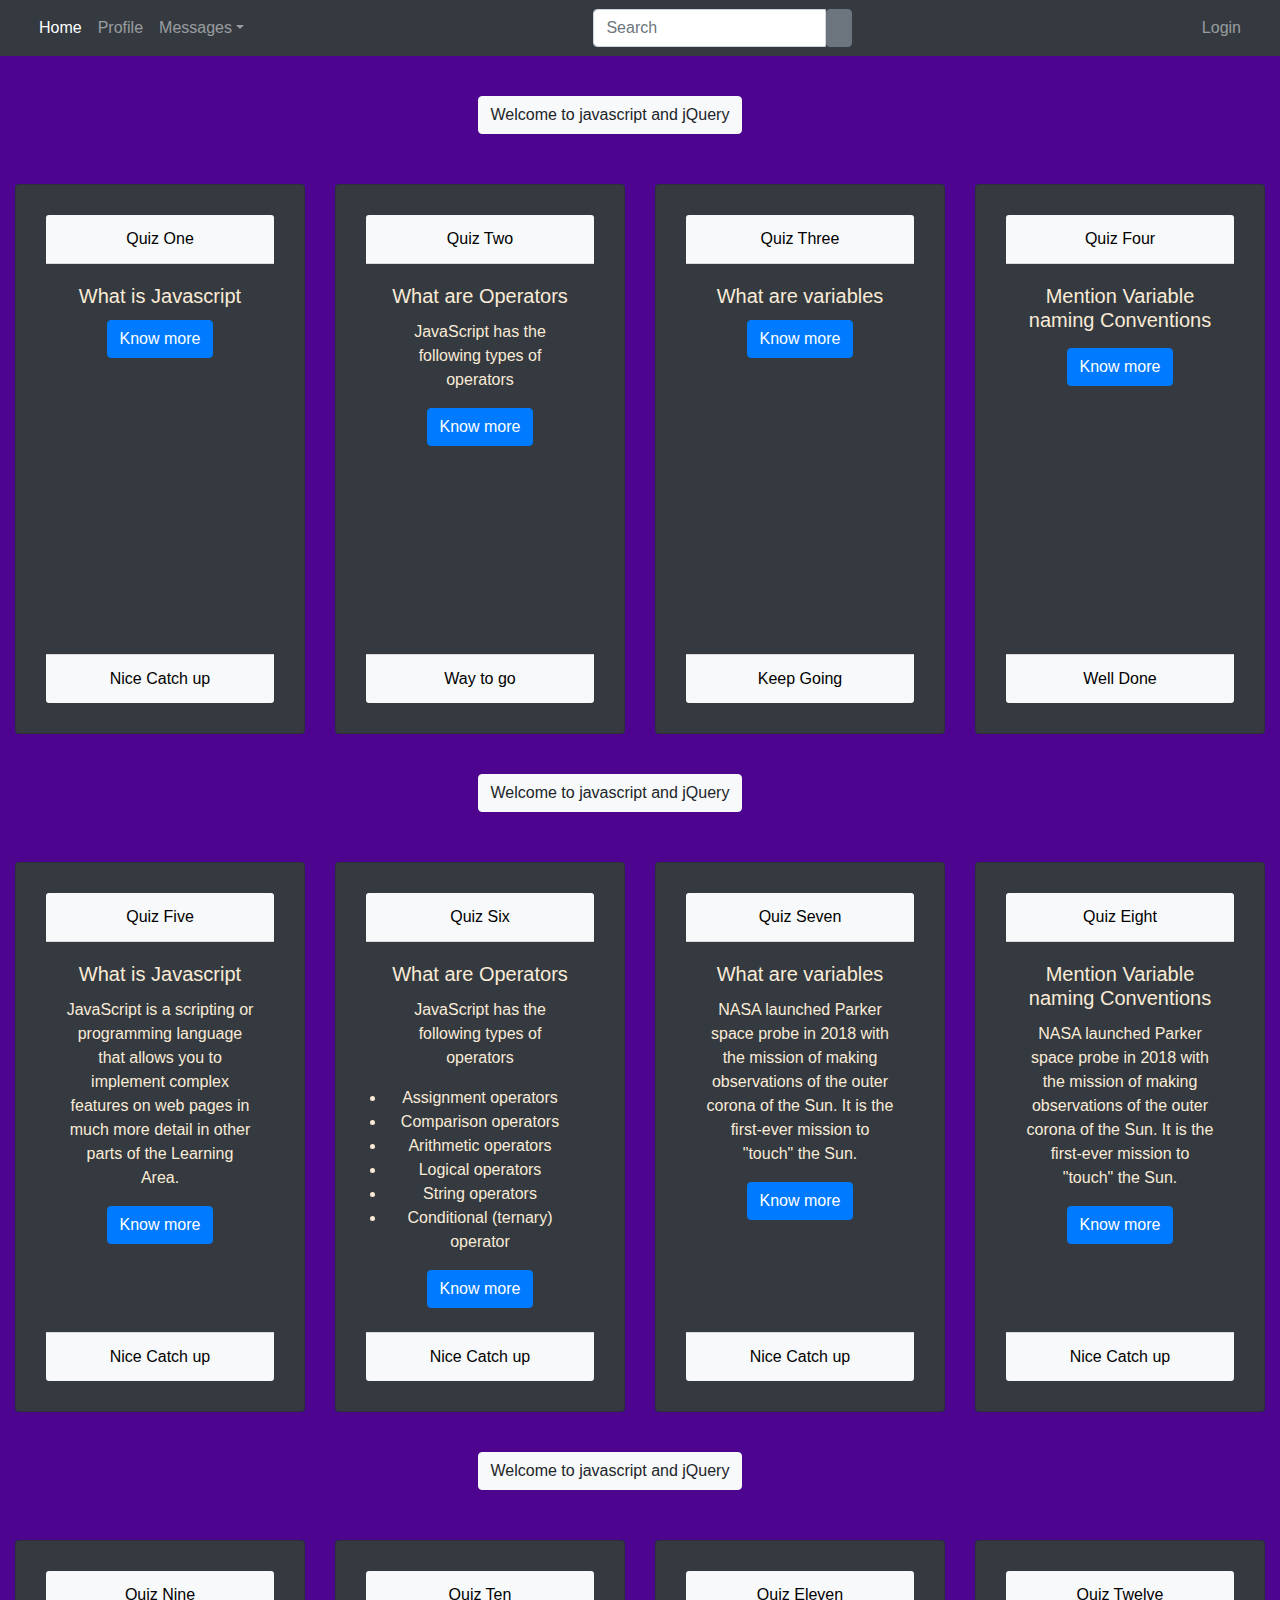
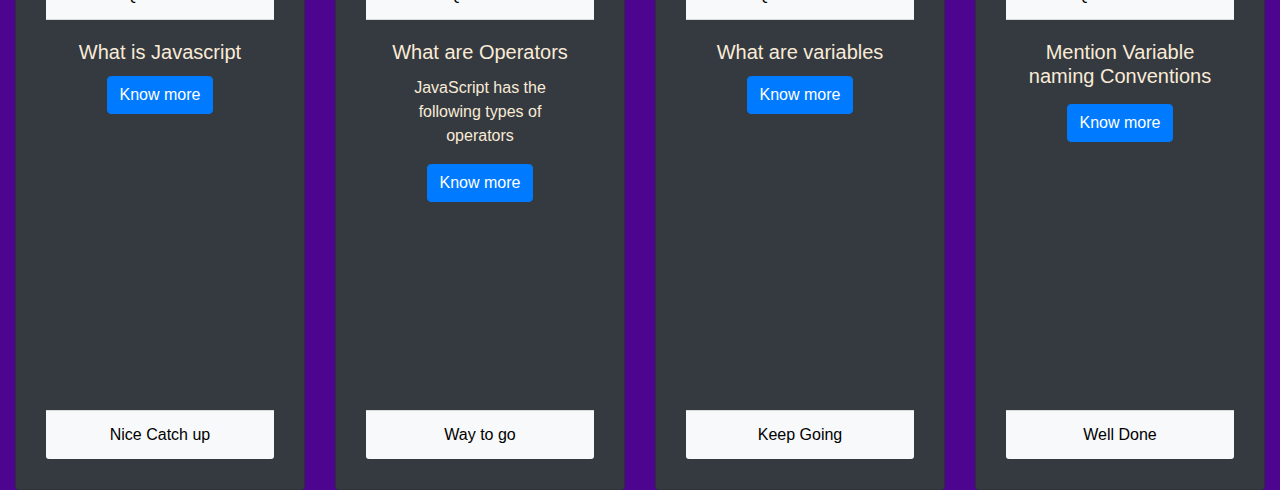
==== index.html @ 7a2aa79b "creating card with effects" ====
<!doctype html>
<html lang="en">
  <head>
    <title>Flashcards</title>
    <meta charset="utf-8">
    <meta name="viewport" content="width=device-width, initial-scale=1, shrink-to-fit=no">
    <link rel="stylesheet" href="https://stackpath.bootstrapcdn.com/bootstrap/4.3.1/css/bootstrap.min.css" integrity="sha384-ggOyR0iXCbMQv3Xipma34MD+dH/1fQ784/j6cY/iJTQUOhcWr7x9JvoRxT2MZw1T" crossorigin="anonymous">
    <link rel="stylesheet" href="CSS/style.css">
  </head>
  <body>
    <nav class="navbar navbar-expand-lg navbar-dark bg-dark">
      <div class="container-fluid">
          <!-- <a href="#" class="navbar-brand">Brand</a> -->
          <button type="button" class="navbar-toggler" data-bs-toggle="collapse" data-bs-target="#navbarCollapse">
              <span class="navbar-toggler-icon"></span>
          </button>
          <div class="collapse navbar-collapse justify-content-between" id="navbarCollapse">
              <div class="navbar-nav">
                  <a href="#" class="nav-item nav-link active">Home</a>
                  <a href="#" class="nav-item nav-link">Profile</a>
                  <div class="nav-item dropdown">
                      <a href="#" class="nav-link dropdown-toggle" data-bs-toggle="dropdown">Messages</a>
                      <div class="dropdown-menu">
                          <a href="#" class="dropdown-item">Inbox</a>
                          <a href="#" class="dropdown-item">Sent</a>
                          <a href="#" class="dropdown-item">Drafts</a>
                      </div>
                  </div>
              </div>
              <form class="d-flex">
                  <div class="input-group">                    
                      <input type="text" class="form-control" placeholder="Search">
                      <button type="button" class="btn btn-secondary"><i class="bi-search"></i></button>
                  </div>
              </form>
              <div class="navbar-nav">
                  <a href="login.html" class="nav-item nav-link">Login</a>
              </div>
          </div>
      </div>
  </nav>


<div class="container-fluid">
  <button type="button" class="btn btn-light but">Welcome to javascript and jQuery</button>
  <div class="card-deck ">
    
      <div class="card text-center bg-dark" id="some">
        <div class="card-header bg-light one">Quiz One</div>
        <div class="card-body">
            <h5 class="card-title">What is Javascript</h5>
            <p class="card-text"> JavaScript is a scripting or programming language that allows you to implement complex features on web pages
              in much more detail in other parts of the Learning Area.</p>
            <a href="#" class="btn btn-primary "id="thing">Know more</a>
            </div>
              <div class="card-footer bg-light one">Nice Catch up</div>
      </div>

      <div class="card text-center bg-dark" id="somes">
        <div class="card-header bg-light one">Quiz Two</div>
        <div class="card-body">
            <h5 class="card-title">What are Operators</h5>
            <p class="card-text"> JavaScript has the following types of operators</p>
            <ul class="card-text">
              <li> Assignment operators</li>
              <li>Comparison operators</li>
              <li>Arithmetic operators</li>
              <li>Logical operators</li>
              <li>String operators</li>
              <li>Conditional (ternary) operator</li> 
            </ul>
            <a href="#" class="btn btn-primary "id="things">Know more</a>
            </div>
              <div class="card-footer bg-light one">Way to go</div>
      </div>

      <div class="card text-center bg-dark" id="somei">
        <div class="card-header bg-light one">Quiz Three</div>
        <div class="card-body">
            <h5 class="card-title">What are variables</h5>
            <p class="card-text">Variables can be thought of as named containers.</p>
            <p class="card-text">Before you use a variable in a JavaScript program, you must declare it. 
              Variables are declared with the var keyword as follows.</p>
            <a href="#" class="btn btn-primary "id="thing1">Know more</a>
            </div>
              <div class="card-footer bg-light one">Keep Going</div>
      </div>

      <div class="card text-center bg-dark" id="some1">
        <div class="card-header bg-light one">Quiz Four</div>
        <div class="card-body">
            <h5 class="card-title">Mention Variable naming Conventions</h5>
            <p class="card-text"></p>
            <a href="#" class="btn btn-primary "id="thing2">Know more</a>

            </div>
              <div class="card-footer bg-light one">Well Done</div>
      </div>
  </div>
</div>

<div class="container-fluid">
  <button type="button" class="btn btn-light but">Welcome to javascript and jQuery</button>
  <div class="card-deck ">
      <div class="card text-center bg-dark some">
        <div class="card-header bg-light one">Quiz Five</div>
        <div class="card-body">
            <h5 class="card-title">What is Javascript</h5>
            <p class="card-text"> JavaScript is a scripting or programming language that allows you to implement complex features on web pages
              in much more detail in other parts of the Learning Area.</p>
            <a href="#" class="btn btn-primary "id="thing">Know more</a>
            </div>
              <div class="card-footer bg-light one">Nice Catch up</div>
            </div>

    
      <div class="card text-center bg-dark some ">
        <div class="card-header bg-light one">Quiz Six</div>
        <div class="card-body">
            <h5 class="card-title">What are Operators</h5>
            <p class="card-text"> JavaScript has the following types of operators</p>
            <ul class="card-text">
              <li> Assignment operators</li>
              <li>Comparison operators</li>
              <li>Arithmetic operators</li>
              <li>Logical operators</li>
              <li>String operators</li>
              <li>Conditional (ternary) operator</li> 
            </ul>
            <a href="#" class="btn btn-primary "id="thing">Know more</a>
            </div>
              <div class="card-footer bg-light one">Nice Catch up</div>
            </div>

    
      <div class="card text-center bg-dark some ">
        <div class="card-header bg-light one">Quiz Seven</div>
        <div class="card-body">
            <h5 class="card-title">What are variables</h5>
            <p class="card-text">NASA launched Parker space probe in 2018 with the mission of making observations of the outer corona of the Sun. It is the first-ever mission to "touch" the Sun.</p>
            <a href="#" class="btn btn-primary "id="thing">Know more</a>
            </div>
              <div class="card-footer bg-light one">Nice Catch up</div>
            </div>

   
    
      <div class="card text-center bg-dark some ">
        <div class="card-header bg-light one">Quiz Eight</div>
        <div class="card-body">
            <h5 class="card-title">Mention Variable naming Conventions</h5>
            <p class="card-text">NASA launched Parker space probe in 2018 with the mission of making observations of the outer corona of the Sun. It is the first-ever mission to "touch" the Sun.</p>
            <a href="#" class="btn btn-primary "id="thing">Know more</a>
            </div>
              <div class="card-footer bg-light one">Nice Catch up</div>
            </div>


  </div>
</div>

<div class="container-fluid">
  <button type="button" class="btn btn-light but">Welcome to javascript and jQuery</button>
  <div class="card-deck ">
      <div class="card text-center bg-dark" id="some">
        <div class="card-header bg-light one">Quiz Nine</div>
        <div class="card-body">
            <h5 class="card-title">What is Javascript</h5>
            <p class="card-text"> JavaScript is a scripting or programming language that allows you to implement complex features on web pages
              in much more detail in other parts of the Learning Area.</p>
            <a href="#" class="btn btn-primary "id="thing">Know more</a>
            </div>
              <div class="card-footer bg-light one">Nice Catch up</div>
      </div>

      <div class="card text-center bg-dark" id="somes">
        <div class="card-header bg-light one">Quiz Ten</div>
        <div class="card-body">
            <h5 class="card-title">What are Operators</h5>
            <p class="card-text"> JavaScript has the following types of operators</p>
            <ul class="card-text">
              <li> Assignment operators</li>
              <li>Comparison operators</li>
              <li>Arithmetic operators</li>
              <li>Logical operators</li>
              <li>String operators</li>
              <li>Conditional (ternary) operator</li> 
            </ul>
            <a href="#" class="btn btn-primary "id="things">Know more</a>
            </div>
              <div class="card-footer bg-light one">Way to go</div>
      </div>

      <div class="card text-center bg-dark" id="somei">
        <div class="card-header bg-light one">Quiz Eleven</div>
        <div class="card-body">
            <h5 class="card-title">What are variables</h5>
            <p class="card-text">Variables can be thought of as named containers.</p>
            <p class="card-text">Before you use a variable in a JavaScript program, you must declare it. 
              Variables are declared with the var keyword as follows.</p>
            <a href="#" class="btn btn-primary "id="thing1">Know more</a>
            </div>
              <div class="card-footer bg-light one">Keep Going</div>
      </div>

      <div class="card text-center bg-dark" id="some1">
        <div class="card-header bg-light one">Quiz Twelve</div>
        <div class="card-body">
            <h5 class="card-title">Mention Variable naming Conventions</h5>
            <p class="card-text"></p>
            <a href="#" class="btn btn-primary "id="thing2">Know more</a>

            </div>
              <div class="card-footer bg-light one">Well Done</div>
      </div>
  </div>
</div>

































    <script src="https://cdnjs.cloudflare.com/ajax/libs/jquery/3.2.1/jquery.min.js" integrity="sha512-3P8rXCuGJdNZOnUx/03c1jOTnMn3rP63nBip5gOP2qmUh5YAdVAvFZ1E+QLZZbC1rtMrQb+mah3AfYW11RUrWA==" crossorigin="anonymous" referrerpolicy="no-referrer"></script>
    <script src="https://cdn.jsdelivr.net/npm/bootstrap@5.1.3/dist/js/bootstrap.bundle.min.js" integrity="sha384-ka7Sk0Gln4gmtz2MlQnikT1wXgYsOg+OMhuP+IlRH9sENBO0LRn5q+8nbTov4+1p" crossorigin="anonymous"></script>
    <script src="https://cdnjs.cloudflare.com/ajax/libs/popper.js/1.14.7/umd/popper.min.js" integrity="sha384-UO2eT0CpHqdSJQ6hJty5KVphtPhzWj9WO1clHTMGa3JDZwrnQq4sF86dIHNDz0W1" crossorigin="anonymous"></script>
    <script src="https://stackpath.bootstrapcdn.com/bootstrap/4.3.1/js/bootstrap.min.js" integrity="sha384-JjSmVgyd0p3pXB1rRibZUAYoIIy6OrQ6VrjIEaFf/nJGzIxFDsf4x0xIM+B07jRM" crossorigin="anonymous"></script>
    <script src="JS/index.js"></script>
  </body>
</html>
---- CSS/style.css ----
*{
  box-sizing: border-box;
  padding: 0;
  margin: 0;
}
body{
  background-color: rgb(77, 5, 144);


}
.card{
  background-color: white;
  width: 450px;
  height: 550px;
  text-align: center;
  padding: 30px;
  color: antiquewhite;

}
.card-image{
  width: 250px;
  height: 250px;
  border-radius: 150px;
}
.card-input{
  width: 95%;
  height: 50px;
  margin-top: 30px;
  padding-left: 16px;
  color: pink;
  font-size: 14px;

}
.card-buttton{
  width: 450px;
  height: 50px;
  background-color: aqua;
  color: white;
}
.card-deck{
  padding-top: 50px;
}
.one{
  color: black;
}
#some p,#somei p {
  display: none;
}
#somes ul{
  display: none;
}

.but:hover{
  border: 2px solid rgb(27, 124, 235);
  color: rgb(27, 124, 235);
  
}
.but{
  margin-top: 40px;
  margin-left:37%;
}
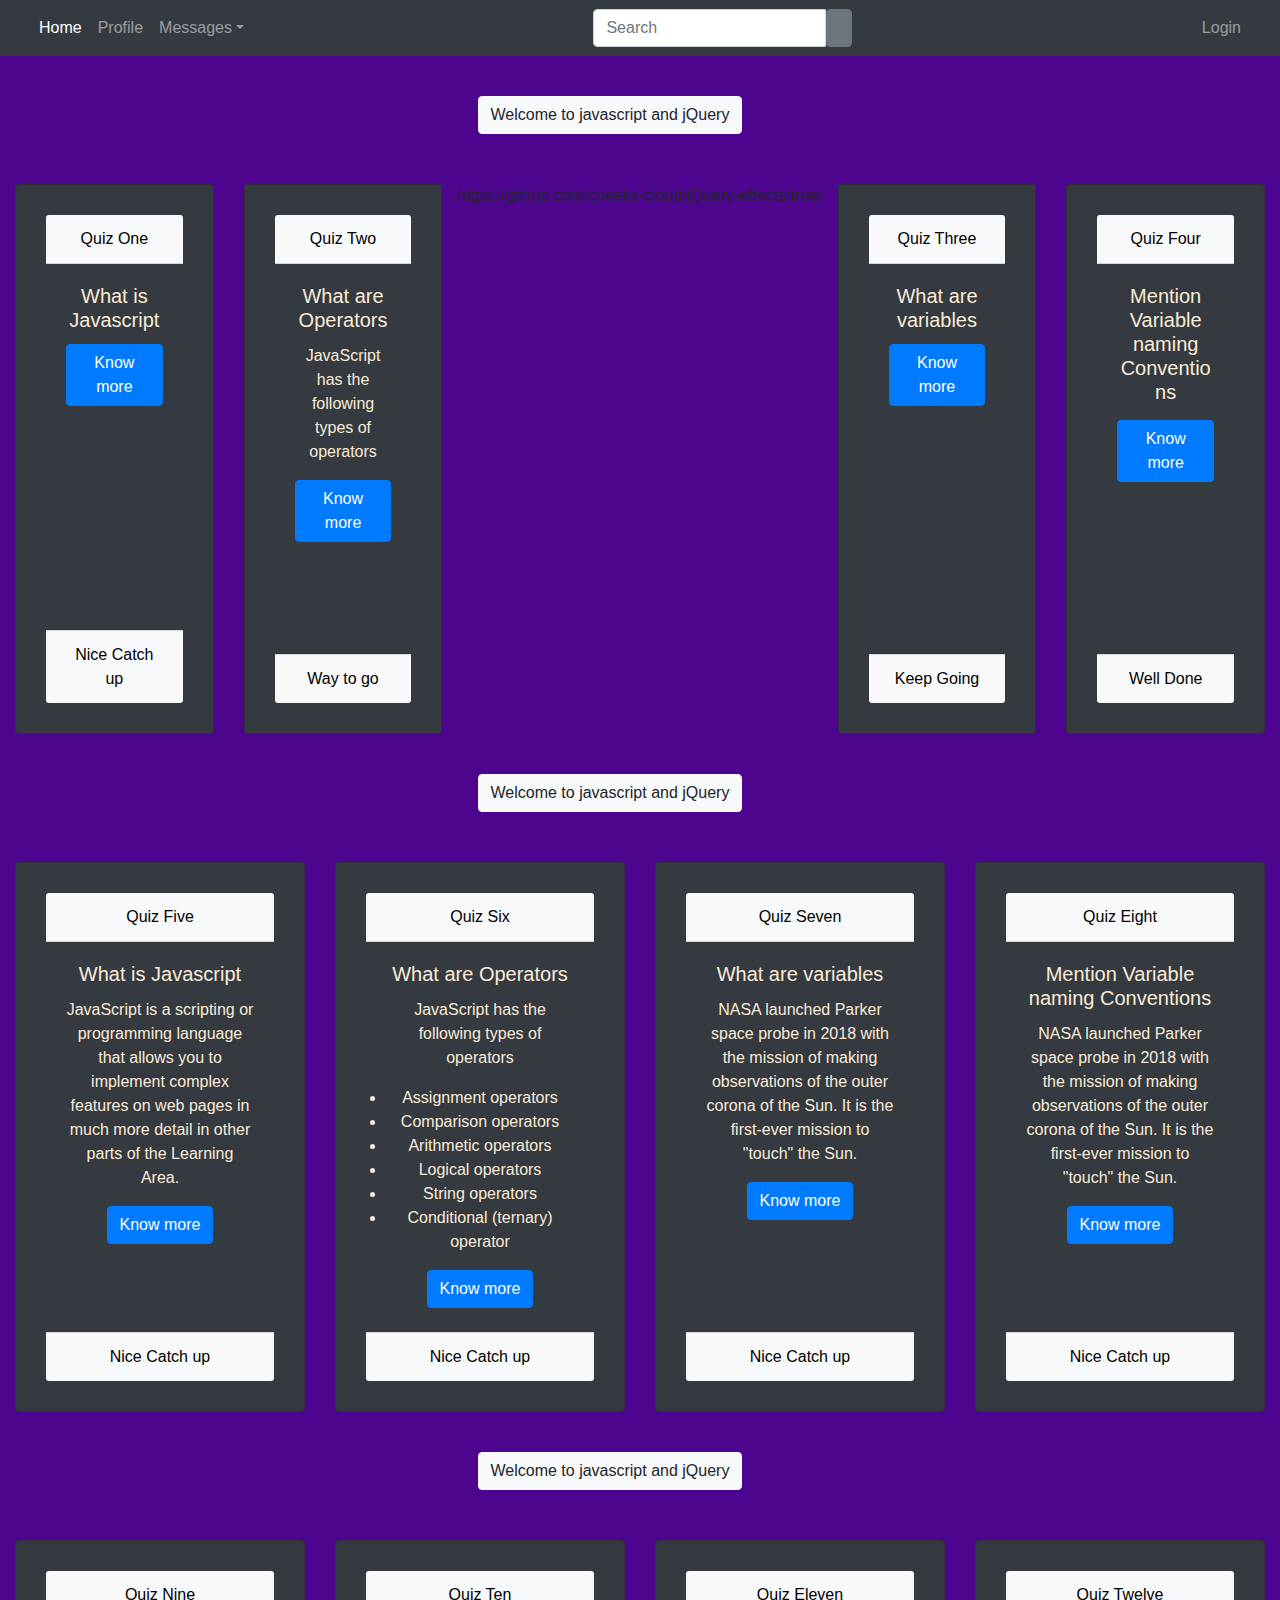
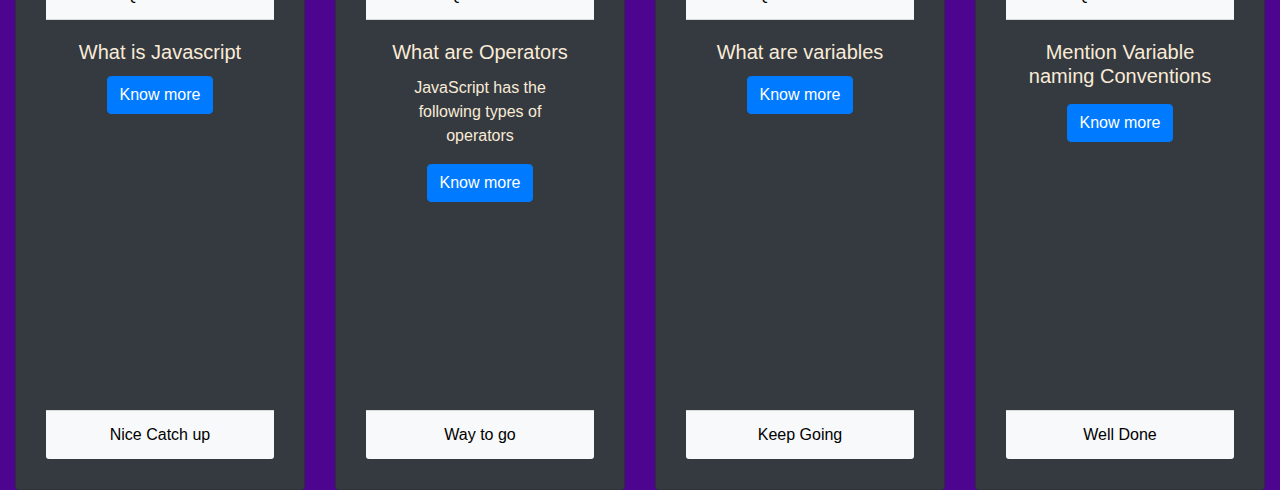
==== commit f24d6a9f: "creating cards and adding effects to them" ====
--- a/index.html
+++ b/index.html
@@ -44,7 +44,7 @@
 <div class="container-fluid">
   <button type="button" class="btn btn-light but">Welcome to javascript and jQuery</button>
   <div class="card-deck ">
-    
+
       <div class="card text-center bg-dark" id="some">
         <div class="card-header bg-light one">Quiz One</div>
         <div class="card-body">
@@ -73,7 +73,7 @@
             </div>
               <div class="card-footer bg-light one">Way to go</div>
       </div>
-
+      https://github.com/cheeks-cloud/jQuery-effects/tree/
       <div class="card text-center bg-dark" id="somei">
         <div class="card-header bg-light one">Quiz Three</div>
         <div class="card-body">
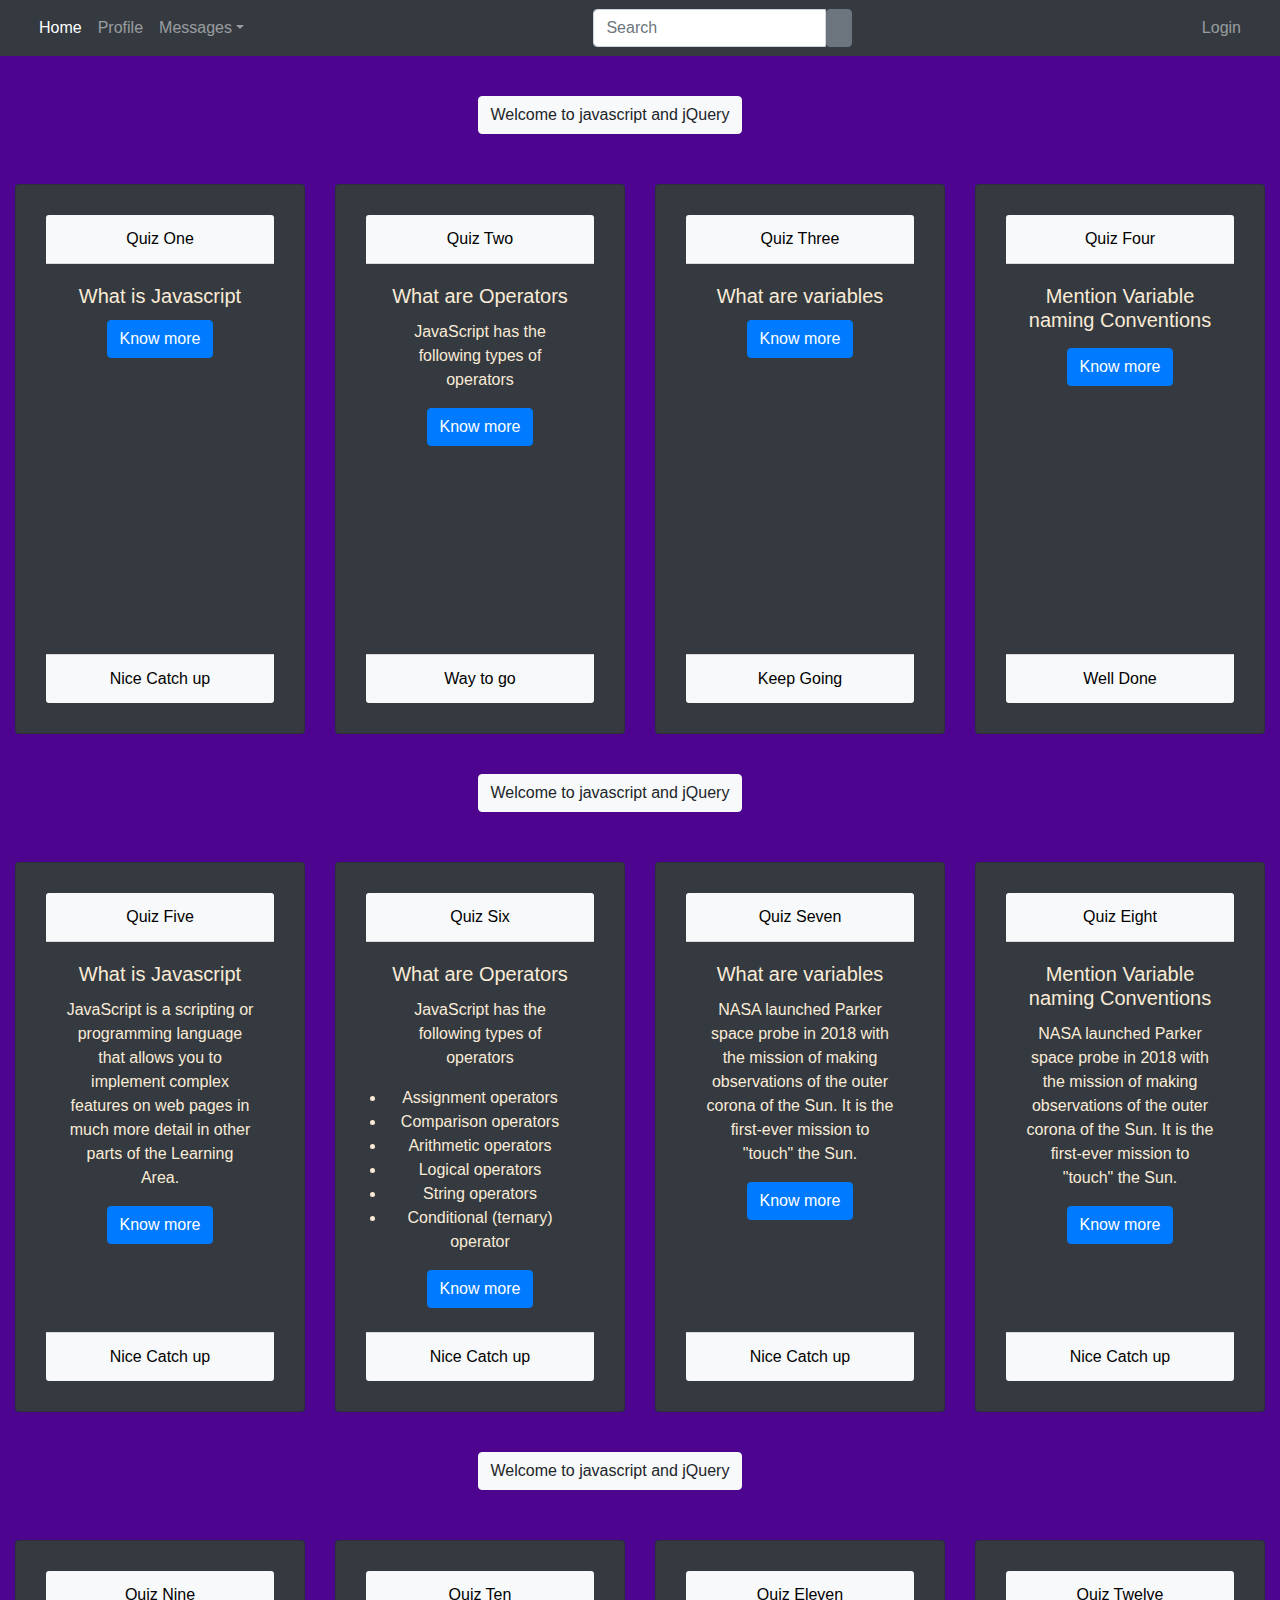
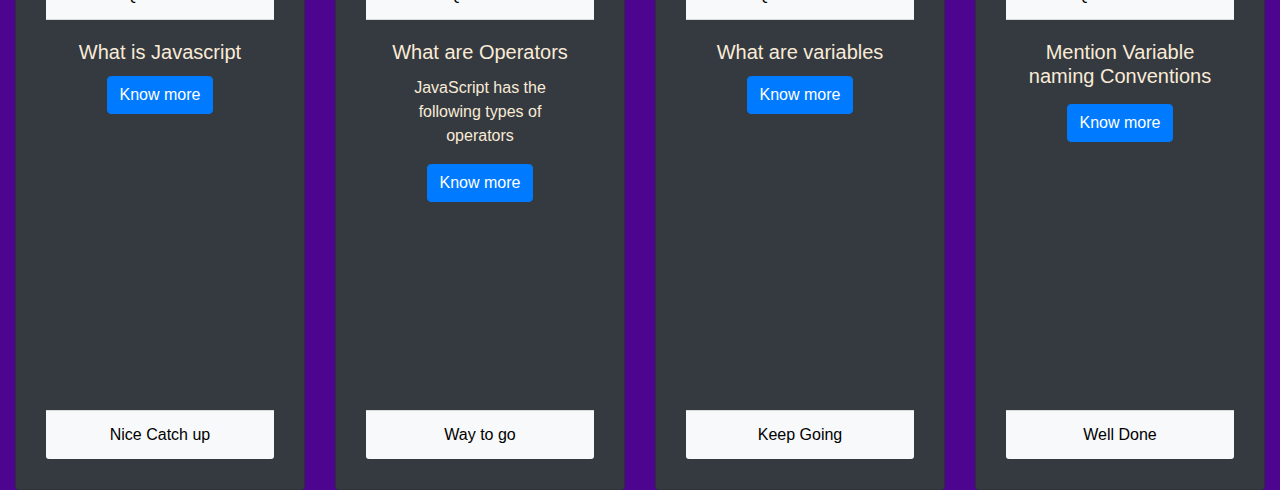
==== commit 82f53561: "changes" ====
--- a/index.html
+++ b/index.html
@@ -73,7 +73,7 @@
             </div>
               <div class="card-footer bg-light one">Way to go</div>
       </div>
-      https://github.com/cheeks-cloud/jQuery-effects/tree/
+      
       <div class="card text-center bg-dark" id="somei">
         <div class="card-header bg-light one">Quiz Three</div>
         <div class="card-body">
